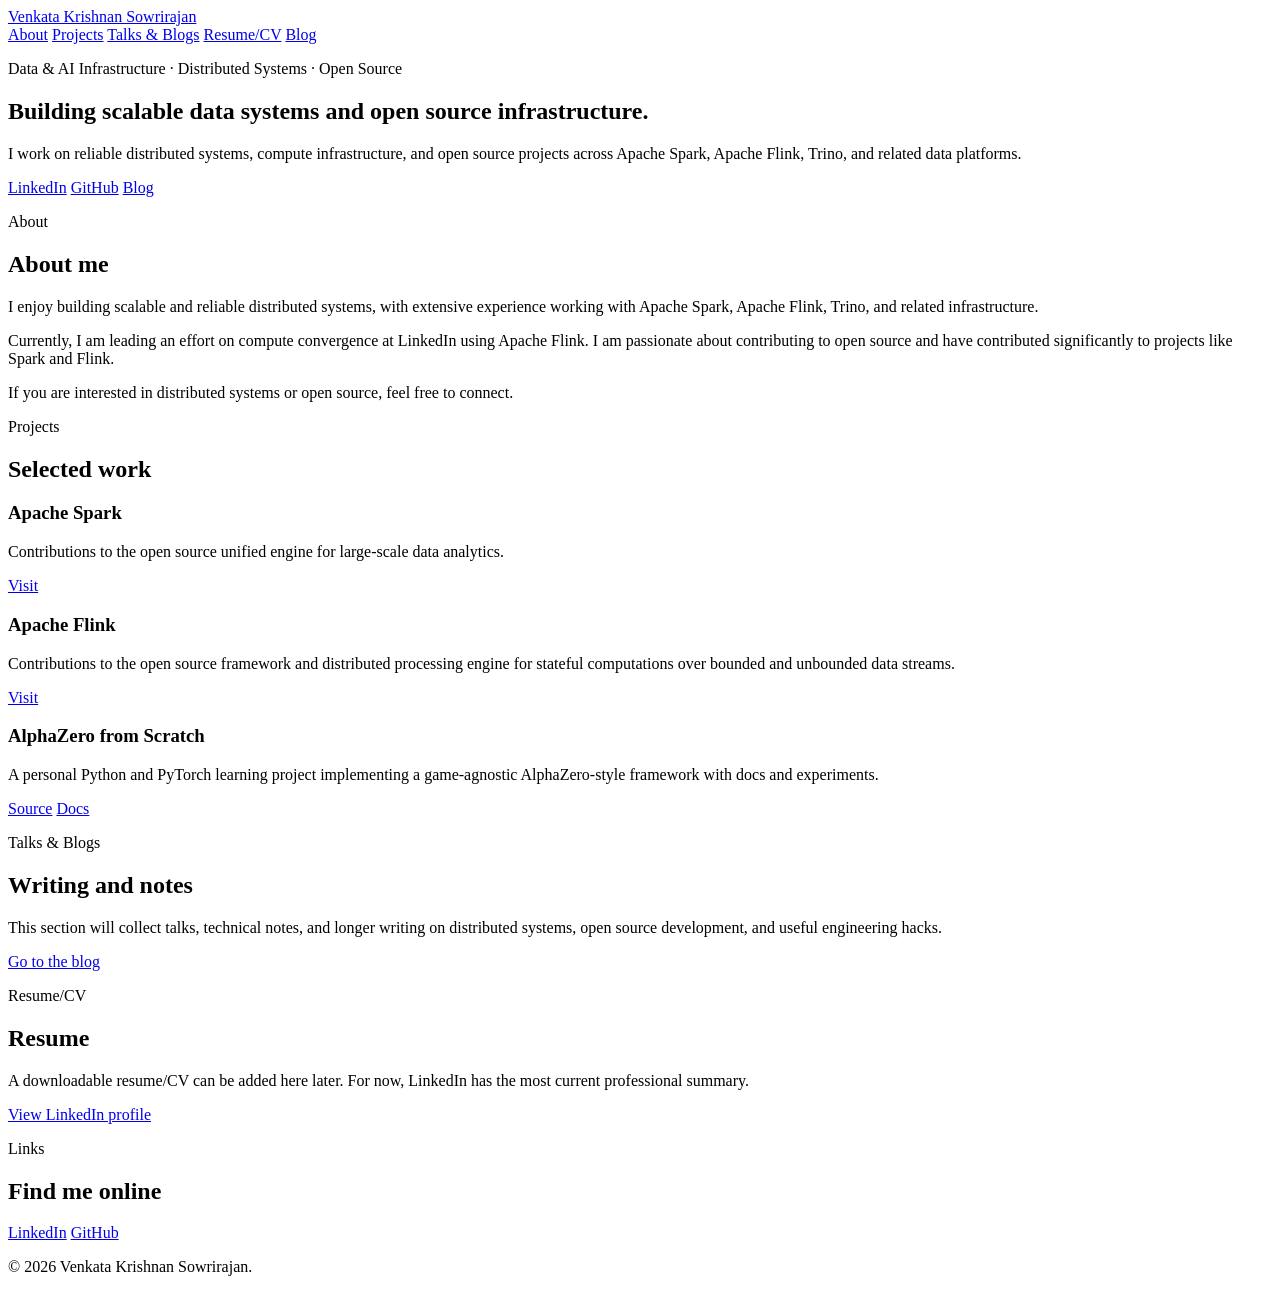
==== index.html @ bf4602e3 "Add personal website homepage" ====
<!doctype html>
<html lang="en">
  <head>
    <meta charset="utf-8">
    <meta name="viewport" content="width=device-width, initial-scale=1">
    <title>Venkata Krishnan Sowrirajan</title>
    <meta
      name="description"
      content="Venkata Krishnan Sowrirajan is a data and AI infrastructure engineer working on distributed systems and open source projects including Apache Spark and Apache Flink."
    >
    <link rel="stylesheet" href="styles.css">
  </head>
  <body>
    <header class="site-header">
      <nav class="nav" aria-label="Primary navigation">
        <a class="brand" href="#top">Venkata Krishnan Sowrirajan</a>
        <div class="nav-links">
          <a href="#about">About</a>
          <a href="#projects">Projects</a>
          <a href="#talks-blogs">Talks &amp; Blogs</a>
          <a href="#resume">Resume/CV</a>
          <a href="blog/">Blog</a>
        </div>
      </nav>
    </header>

    <main id="top">
      <section class="hero" aria-labelledby="hero-title">
        <p class="eyebrow">Data &amp; AI Infrastructure · Distributed Systems · Open Source</p>
        <h1 id="hero-title">Building scalable data systems and open source infrastructure.</h1>
        <p class="hero-copy">
          I work on reliable distributed systems, compute infrastructure, and open source projects across
          Apache Spark, Apache Flink, Trino, and related data platforms.
        </p>
        <div class="link-row" aria-label="Primary links">
          <a href="https://www.linkedin.com/in/venkatakrishnans/">LinkedIn</a>
          <a href="https://github.com/venkata91">GitHub</a>
          <a href="blog/">Blog</a>
        </div>
      </section>

      <section id="about" class="section" aria-labelledby="about-title">
        <div class="section-heading">
          <p class="section-kicker">About</p>
          <h2 id="about-title">About me</h2>
        </div>
        <div class="section-body">
          <p>
            I enjoy building scalable and reliable distributed systems, with extensive experience working
            with Apache Spark, Apache Flink, Trino, and related infrastructure.
          </p>
          <p>
            Currently, I am leading an effort on compute convergence at LinkedIn using Apache Flink. I am
            passionate about contributing to open source and have contributed significantly to projects
            like Spark and Flink.
          </p>
          <p>
            If you are interested in distributed systems or open source, feel free to connect.
          </p>
        </div>
      </section>

      <section id="projects" class="section" aria-labelledby="projects-title">
        <div class="section-heading">
          <p class="section-kicker">Projects</p>
          <h2 id="projects-title">Selected work</h2>
        </div>
        <div class="project-list">
          <article class="project-card">
            <div>
              <h3>Apache Spark</h3>
              <p>
                Contributions to the open source unified engine for large-scale data analytics.
              </p>
            </div>
            <a href="https://spark.apache.org/" aria-label="Visit Apache Spark">Visit</a>
          </article>

          <article class="project-card">
            <div>
              <h3>Apache Flink</h3>
              <p>
                Contributions to the open source framework and distributed processing engine for stateful
                computations over bounded and unbounded data streams.
              </p>
            </div>
            <a href="https://flink.apache.org/" aria-label="Visit Apache Flink">Visit</a>
          </article>

          <article class="project-card">
            <div>
              <h3>AlphaZero from Scratch</h3>
              <p>
                A personal Python and PyTorch learning project implementing a game-agnostic
                AlphaZero-style framework with docs and experiments.
              </p>
            </div>
            <div class="project-links">
              <a href="https://github.com/venkata91/alphazero">Source</a>
              <a href="https://venkata91.github.io/alphazero/">Docs</a>
            </div>
          </article>
        </div>
      </section>

      <section id="talks-blogs" class="section" aria-labelledby="talks-blogs-title">
        <div class="section-heading">
          <p class="section-kicker">Talks &amp; Blogs</p>
          <h2 id="talks-blogs-title">Writing and notes</h2>
        </div>
        <div class="section-body">
          <p>
            This section will collect talks, technical notes, and longer writing on distributed systems,
            open source development, and useful engineering hacks.
          </p>
          <a class="text-link" href="blog/">Go to the blog</a>
        </div>
      </section>

      <section id="resume" class="section" aria-labelledby="resume-title">
        <div class="section-heading">
          <p class="section-kicker">Resume/CV</p>
          <h2 id="resume-title">Resume</h2>
        </div>
        <div class="section-body">
          <p>
            A downloadable resume/CV can be added here later. For now, LinkedIn has the most current
            professional summary.
          </p>
          <a class="text-link" href="https://www.linkedin.com/in/venkatakrishnans/">View LinkedIn profile</a>
        </div>
      </section>

      <section id="links" class="section compact-section" aria-labelledby="links-title">
        <div class="section-heading">
          <p class="section-kicker">Links</p>
          <h2 id="links-title">Find me online</h2>
        </div>
        <div class="link-row">
          <a href="https://www.linkedin.com/in/venkatakrishnans/">LinkedIn</a>
          <a href="https://github.com/venkata91">GitHub</a>
        </div>
      </section>
    </main>

    <footer class="site-footer">
      <p>&copy; 2026 Venkata Krishnan Sowrirajan.</p>
    </footer>
  </body>
</html>
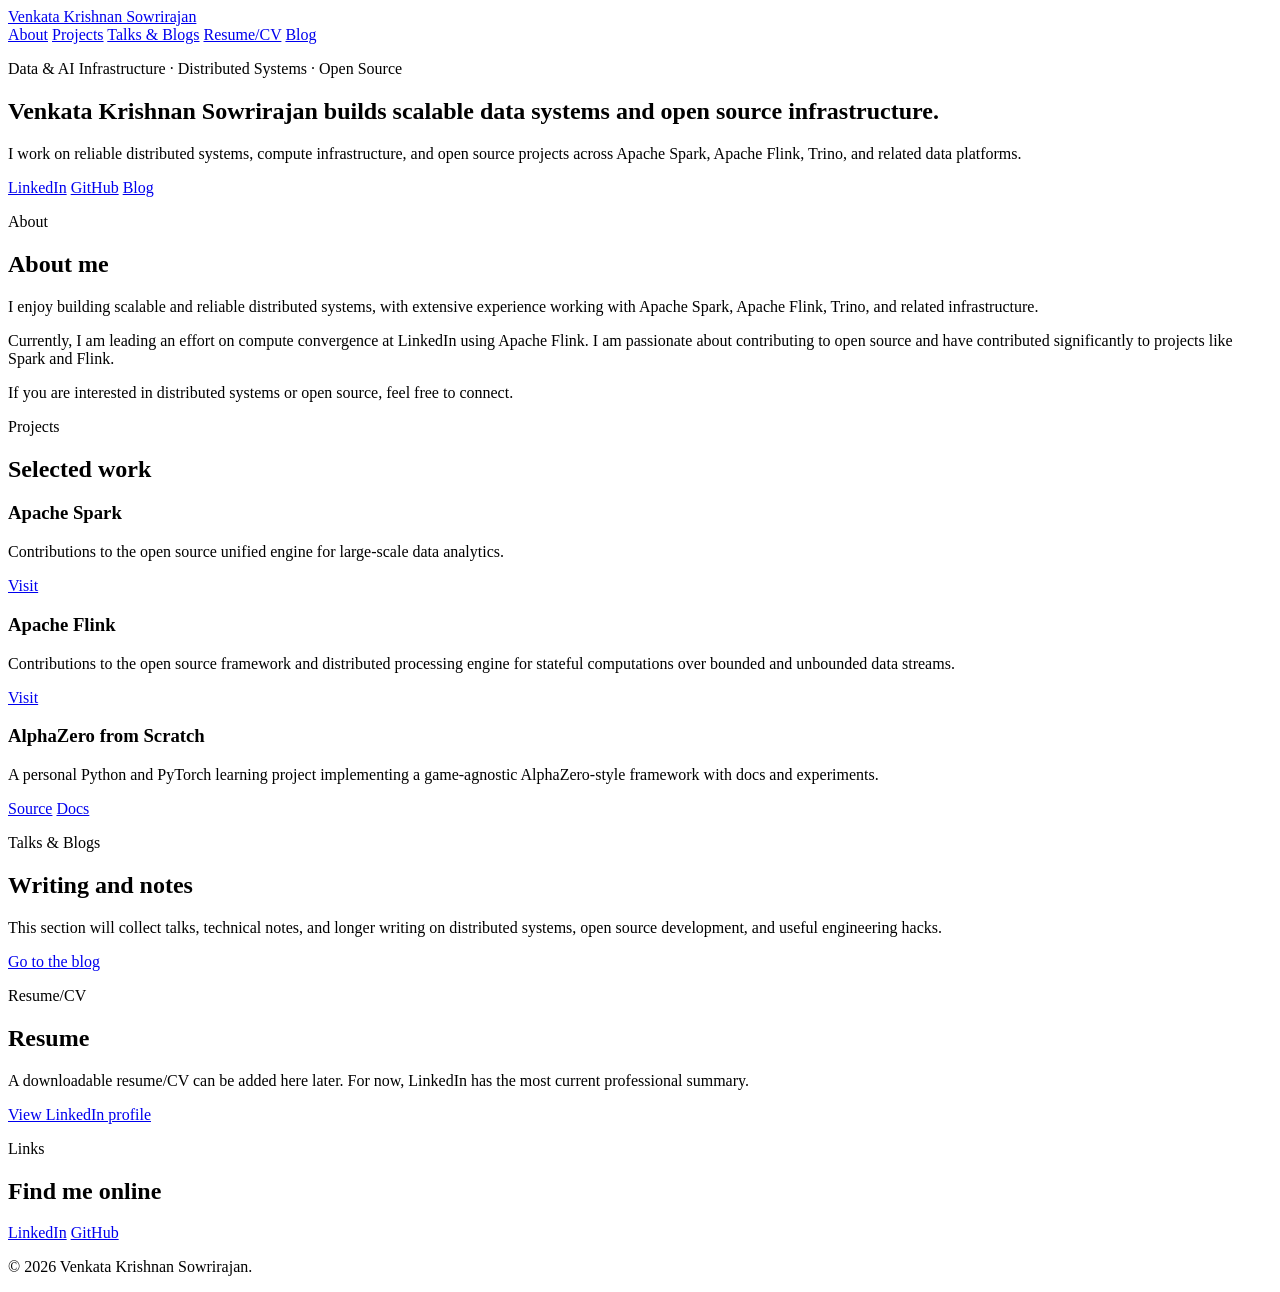
==== commit 3d05aee8: "Refine homepage hero introduction" ====
--- a/index.html
+++ b/index.html
@@ -27,7 +27,7 @@
     <main id="top">
       <section class="hero" aria-labelledby="hero-title">
         <p class="eyebrow">Data &amp; AI Infrastructure · Distributed Systems · Open Source</p>
-        <h1 id="hero-title">Building scalable data systems and open source infrastructure.</h1>
+        <h1 id="hero-title">Venkata Krishnan Sowrirajan builds scalable data systems and open source infrastructure.</h1>
         <p class="hero-copy">
           I work on reliable distributed systems, compute infrastructure, and open source projects across
           Apache Spark, Apache Flink, Trino, and related data platforms.
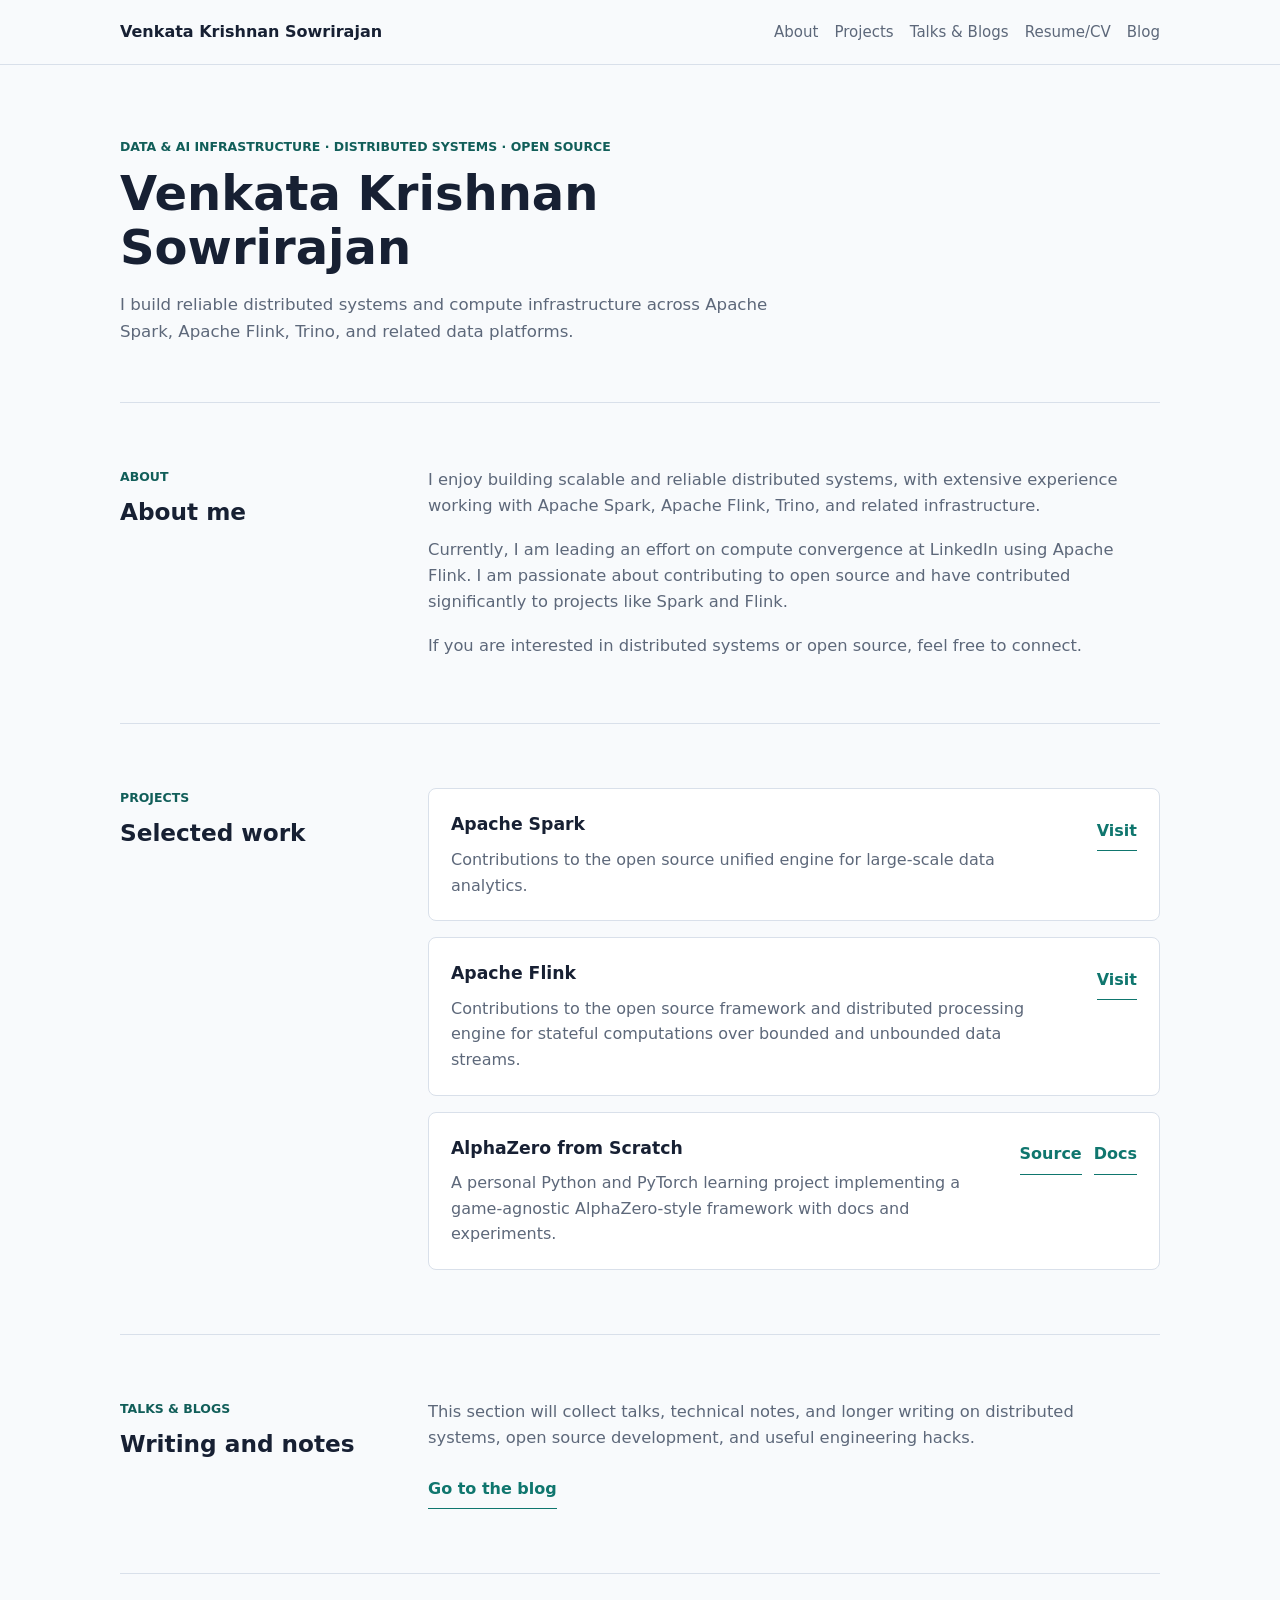
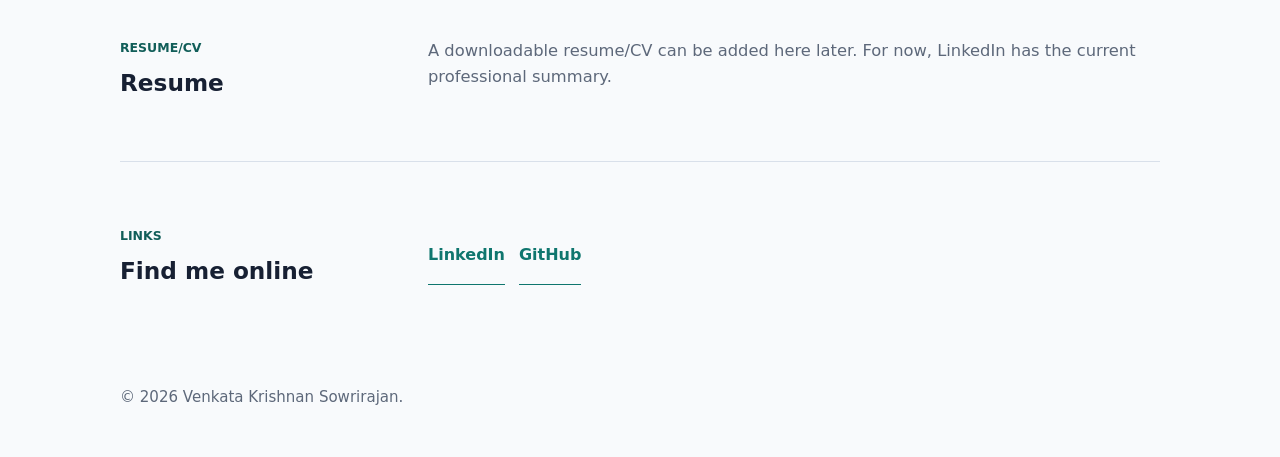
==== commit 9427c954: "Tighten homepage hero and links" ====
--- a/index.html
+++ b/index.html
@@ -27,16 +27,11 @@
     <main id="top">
       <section class="hero" aria-labelledby="hero-title">
         <p class="eyebrow">Data &amp; AI Infrastructure · Distributed Systems · Open Source</p>
-        <h1 id="hero-title">Venkata Krishnan Sowrirajan builds scalable data systems and open source infrastructure.</h1>
+        <h1 id="hero-title">Venkata Krishnan Sowrirajan</h1>
         <p class="hero-copy">
-          I work on reliable distributed systems, compute infrastructure, and open source projects across
-          Apache Spark, Apache Flink, Trino, and related data platforms.
+          I build reliable distributed systems and compute infrastructure across Apache Spark,
+          Apache Flink, Trino, and related data platforms.
         </p>
-        <div class="link-row" aria-label="Primary links">
-          <a href="https://www.linkedin.com/in/venkatakrishnans/">LinkedIn</a>
-          <a href="https://github.com/venkata91">GitHub</a>
-          <a href="blog/">Blog</a>
-        </div>
       </section>
 
       <section id="about" class="section" aria-labelledby="about-title">
@@ -124,10 +119,9 @@
         </div>
         <div class="section-body">
           <p>
-            A downloadable resume/CV can be added here later. For now, LinkedIn has the most current
+            A downloadable resume/CV can be added here later. For now, LinkedIn has the current
             professional summary.
           </p>
-          <a class="text-link" href="https://www.linkedin.com/in/venkatakrishnans/">View LinkedIn profile</a>
         </div>
       </section>
 
--- a/styles.css
+++ b/styles.css
@@ -0,0 +1,262 @@
+:root {
+  color-scheme: light;
+  --bg: #f8fafc;
+  --panel: #ffffff;
+  --text: #172033;
+  --muted: #5d687a;
+  --line: #d9e0ea;
+  --accent: #0f766e;
+  --accent-strong: #115e59;
+  --max-width: 1040px;
+}
+
+* {
+  box-sizing: border-box;
+}
+
+html {
+  scroll-behavior: smooth;
+}
+
+body {
+  margin: 0;
+  background: var(--bg);
+  color: var(--text);
+  font-family: Inter, ui-sans-serif, system-ui, -apple-system, BlinkMacSystemFont, "Segoe UI", sans-serif;
+  line-height: 1.6;
+}
+
+a {
+  color: var(--accent);
+  text-decoration: none;
+}
+
+a:hover,
+a:focus {
+  color: var(--accent-strong);
+  text-decoration: underline;
+}
+
+.site-header {
+  position: sticky;
+  top: 0;
+  z-index: 10;
+  background: rgba(248, 250, 252, 0.94);
+  border-bottom: 1px solid var(--line);
+  backdrop-filter: blur(12px);
+}
+
+.nav,
+main,
+.site-footer {
+  width: min(var(--max-width), calc(100% - 40px));
+  margin: 0 auto;
+}
+
+main,
+.section {
+  scroll-margin-top: 88px;
+}
+
+.nav {
+  display: flex;
+  align-items: center;
+  justify-content: space-between;
+  gap: 24px;
+  min-height: 64px;
+}
+
+.brand {
+  color: var(--text);
+  font-weight: 700;
+}
+
+.nav-links {
+  display: flex;
+  flex-wrap: wrap;
+  gap: 16px;
+  justify-content: flex-end;
+  font-size: 0.94rem;
+}
+
+.nav-links a {
+  color: var(--muted);
+}
+
+.hero {
+  padding: 72px 0 56px;
+  border-bottom: 1px solid var(--line);
+}
+
+.eyebrow,
+.section-kicker {
+  margin: 0 0 10px;
+  color: var(--accent-strong);
+  font-size: 0.78rem;
+  font-weight: 700;
+  letter-spacing: 0;
+  text-transform: uppercase;
+}
+
+h1,
+h2,
+h3,
+p {
+  overflow-wrap: anywhere;
+}
+
+h1 {
+  max-width: 760px;
+  margin: 0;
+  font-size: clamp(2rem, 4vw, 3rem);
+  line-height: 1.12;
+  letter-spacing: 0;
+}
+
+.hero-copy {
+  max-width: 680px;
+  margin: 18px 0 0;
+  color: var(--muted);
+  font-size: 1.04rem;
+}
+
+.link-row {
+  display: flex;
+  flex-wrap: wrap;
+  gap: 14px;
+  margin-top: 28px;
+}
+
+.link-row a,
+.text-link,
+.project-card > a,
+.project-links a {
+  display: inline-flex;
+  align-items: center;
+  min-height: 40px;
+  border-bottom: 1px solid currentColor;
+  font-weight: 700;
+}
+
+.section {
+  display: grid;
+  grid-template-columns: minmax(180px, 260px) 1fr;
+  gap: 48px;
+  padding: 64px 0;
+  border-bottom: 1px solid var(--line);
+}
+
+.section-heading h2 {
+  margin: 0;
+  font-size: 1.45rem;
+  line-height: 1.25;
+}
+
+.section-body {
+  max-width: 720px;
+}
+
+.section-body p {
+  margin: 0 0 18px;
+  color: var(--muted);
+  font-size: 1.02rem;
+}
+
+.section-body p:last-child {
+  margin-bottom: 0;
+}
+
+.project-list {
+  display: grid;
+  gap: 16px;
+}
+
+.project-card {
+  display: flex;
+  align-items: flex-start;
+  justify-content: space-between;
+  gap: 24px;
+  padding: 22px;
+  background: var(--panel);
+  border: 1px solid var(--line);
+  border-radius: 8px;
+}
+
+.project-card h3 {
+  margin: 0 0 8px;
+  font-size: 1.08rem;
+}
+
+.project-card p {
+  margin: 0;
+  color: var(--muted);
+}
+
+.project-links {
+  display: flex;
+  flex-wrap: wrap;
+  gap: 12px;
+  flex: 0 0 auto;
+}
+
+.compact-section {
+  border-bottom: 0;
+}
+
+.compact-section .link-row {
+  margin-top: 0;
+}
+
+.site-footer {
+  padding: 36px 0 48px;
+  color: var(--muted);
+  font-size: 0.94rem;
+}
+
+.site-footer p {
+  margin: 0;
+}
+
+@media (max-width: 760px) {
+  .nav,
+  main,
+  .site-footer {
+    width: min(100% - 28px, var(--max-width));
+  }
+
+  .nav {
+    align-items: flex-start;
+    flex-direction: column;
+    gap: 10px;
+    padding: 14px 0;
+  }
+
+  .nav-links {
+    justify-content: flex-start;
+    gap: 10px 14px;
+  }
+
+  main,
+  .section {
+    scroll-margin-top: 124px;
+  }
+
+  .hero {
+    padding: 48px 0 40px;
+  }
+
+  .section {
+    grid-template-columns: 1fr;
+    gap: 18px;
+    padding: 46px 0;
+  }
+
+  .project-card {
+    flex-direction: column;
+    gap: 14px;
+  }
+
+  .project-links {
+    flex: none;
+  }
+}
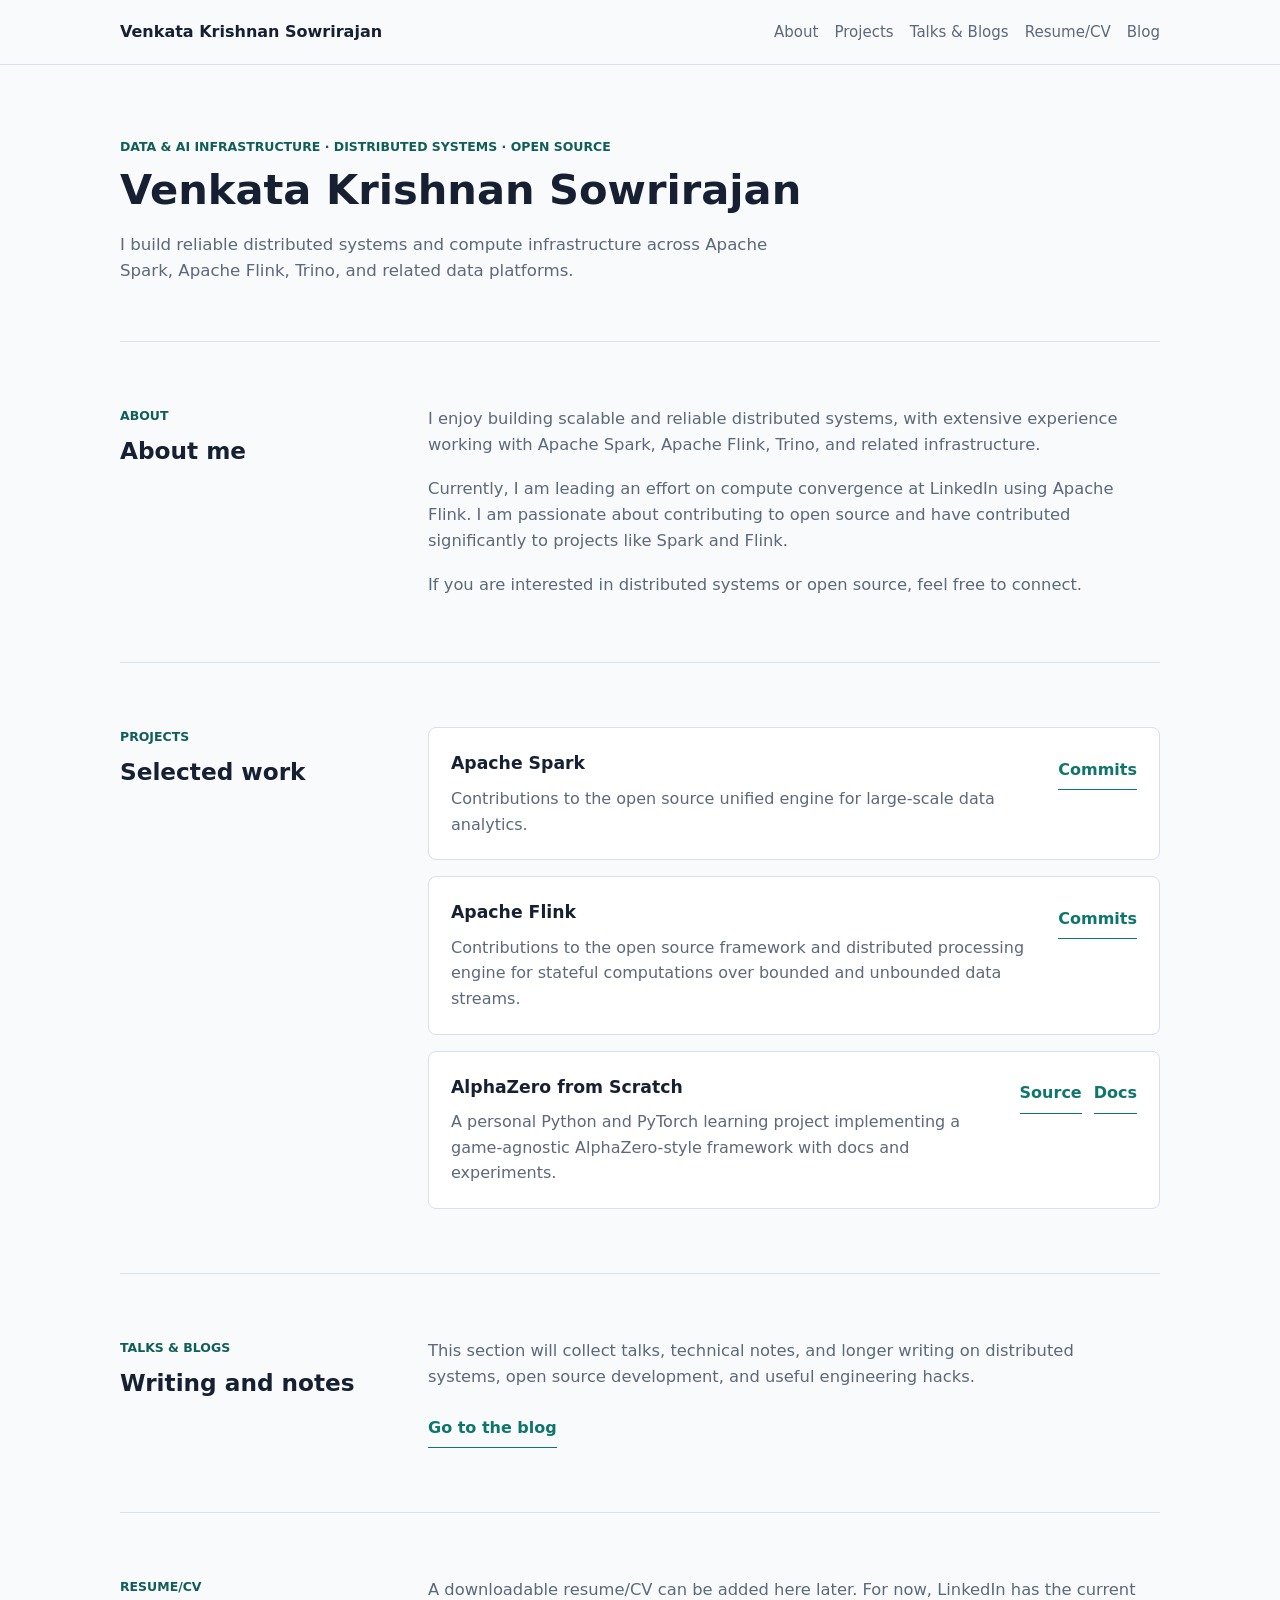
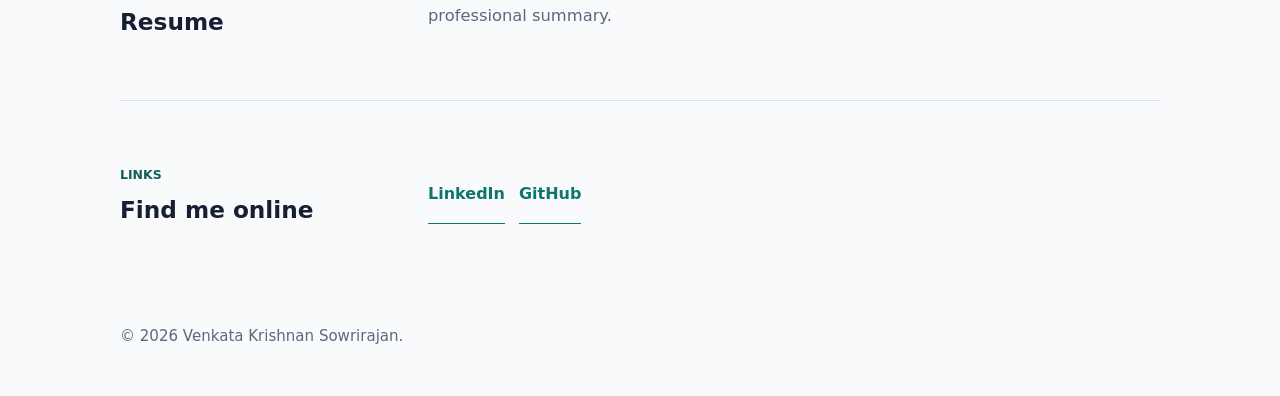
==== commit 17062830: "Link Spark and Flink commit lists" ====
--- a/index.html
+++ b/index.html
@@ -68,7 +68,7 @@
                 Contributions to the open source unified engine for large-scale data analytics.
               </p>
             </div>
-            <a href="https://spark.apache.org/" aria-label="Visit Apache Spark">Visit</a>
+            <a href="https://github.com/apache/spark/commits?author=venkata91" aria-label="View Venkata's Apache Spark commits">Commits</a>
           </article>
 
           <article class="project-card">
@@ -79,7 +79,7 @@
                 computations over bounded and unbounded data streams.
               </p>
             </div>
-            <a href="https://flink.apache.org/" aria-label="Visit Apache Flink">Visit</a>
+            <a href="https://github.com/apache/flink/commits?author=venkata91" aria-label="View Venkata's Apache Flink commits">Commits</a>
           </article>
 
           <article class="project-card">
--- a/styles.css
+++ b/styles.css
@@ -108,7 +108,7 @@
 h1 {
   max-width: 760px;
   margin: 0;
-  font-size: clamp(2rem, 4vw, 3rem);
+  font-size: 2.6rem;
   line-height: 1.12;
   letter-spacing: 0;
 }
@@ -245,6 +245,10 @@
     padding: 48px 0 40px;
   }
 
+  h1 {
+    font-size: 2rem;
+  }
+
   .section {
     grid-template-columns: 1fr;
     gap: 18px;
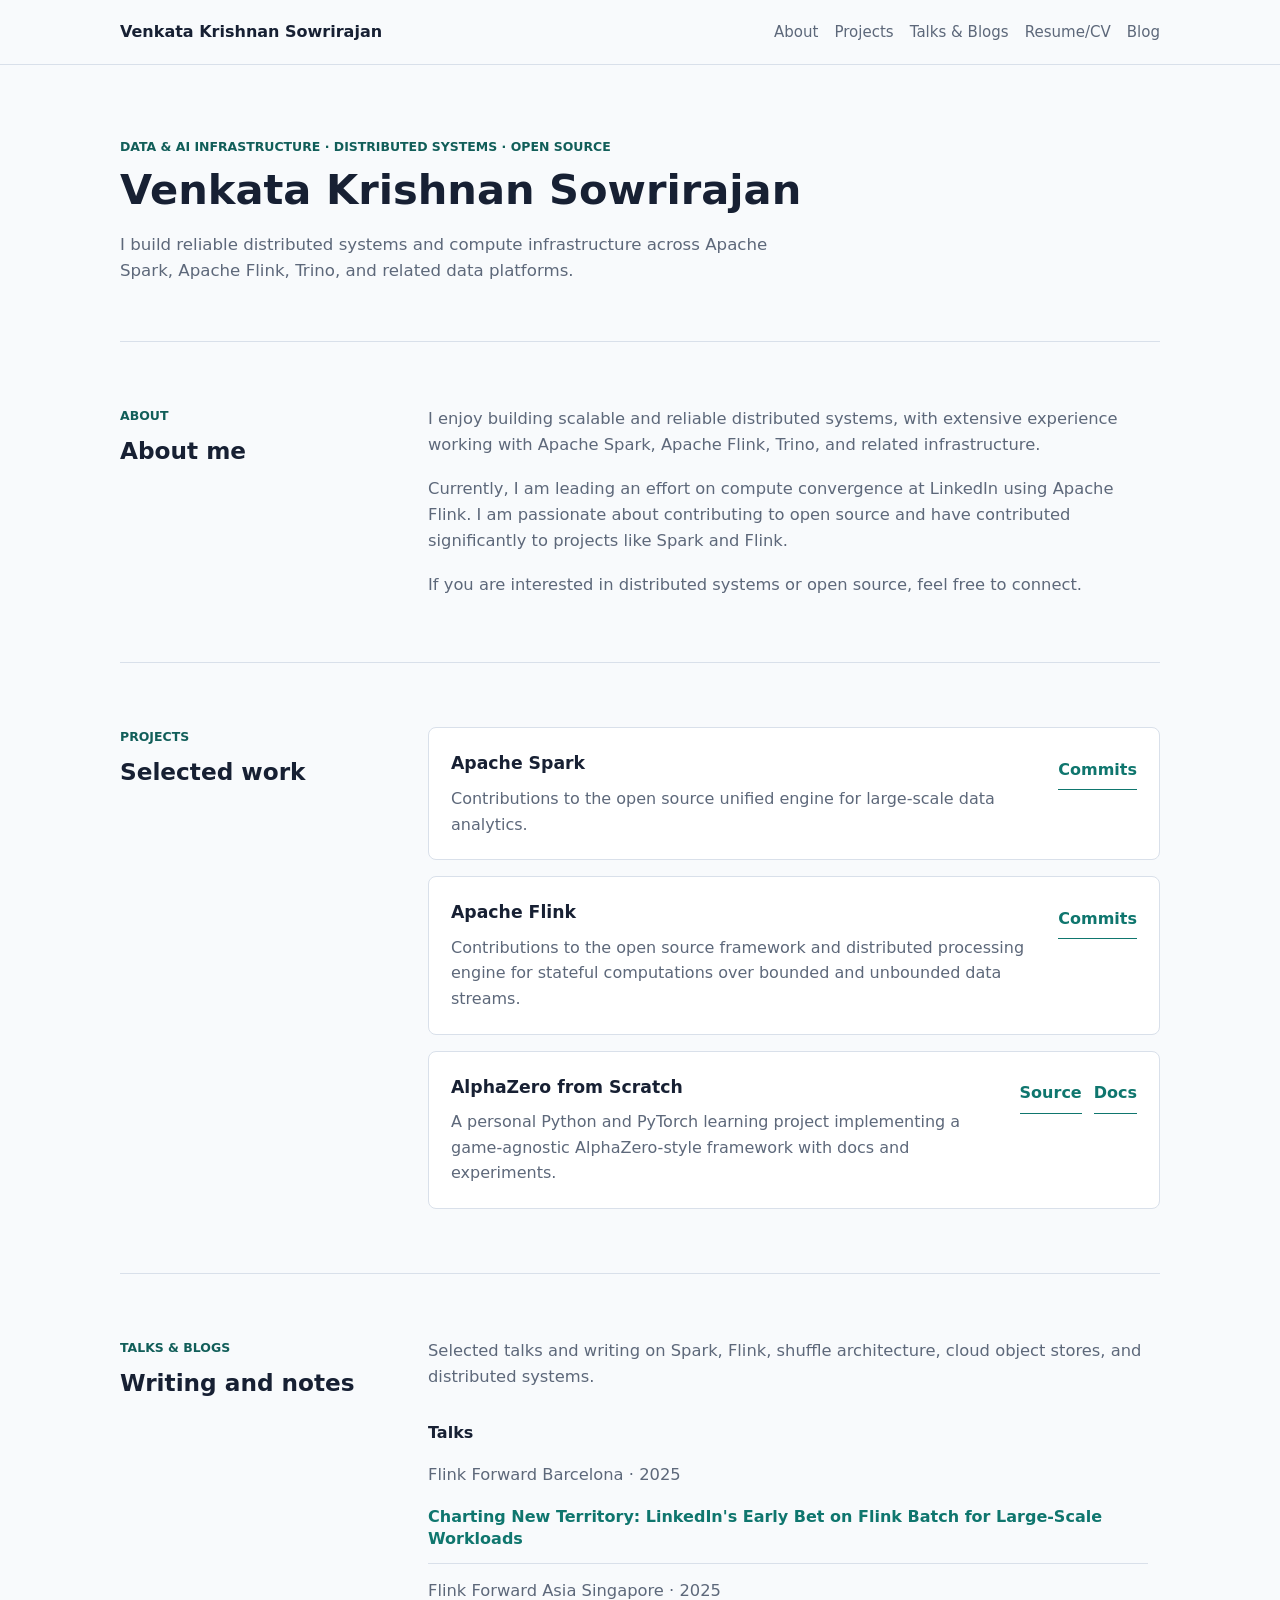
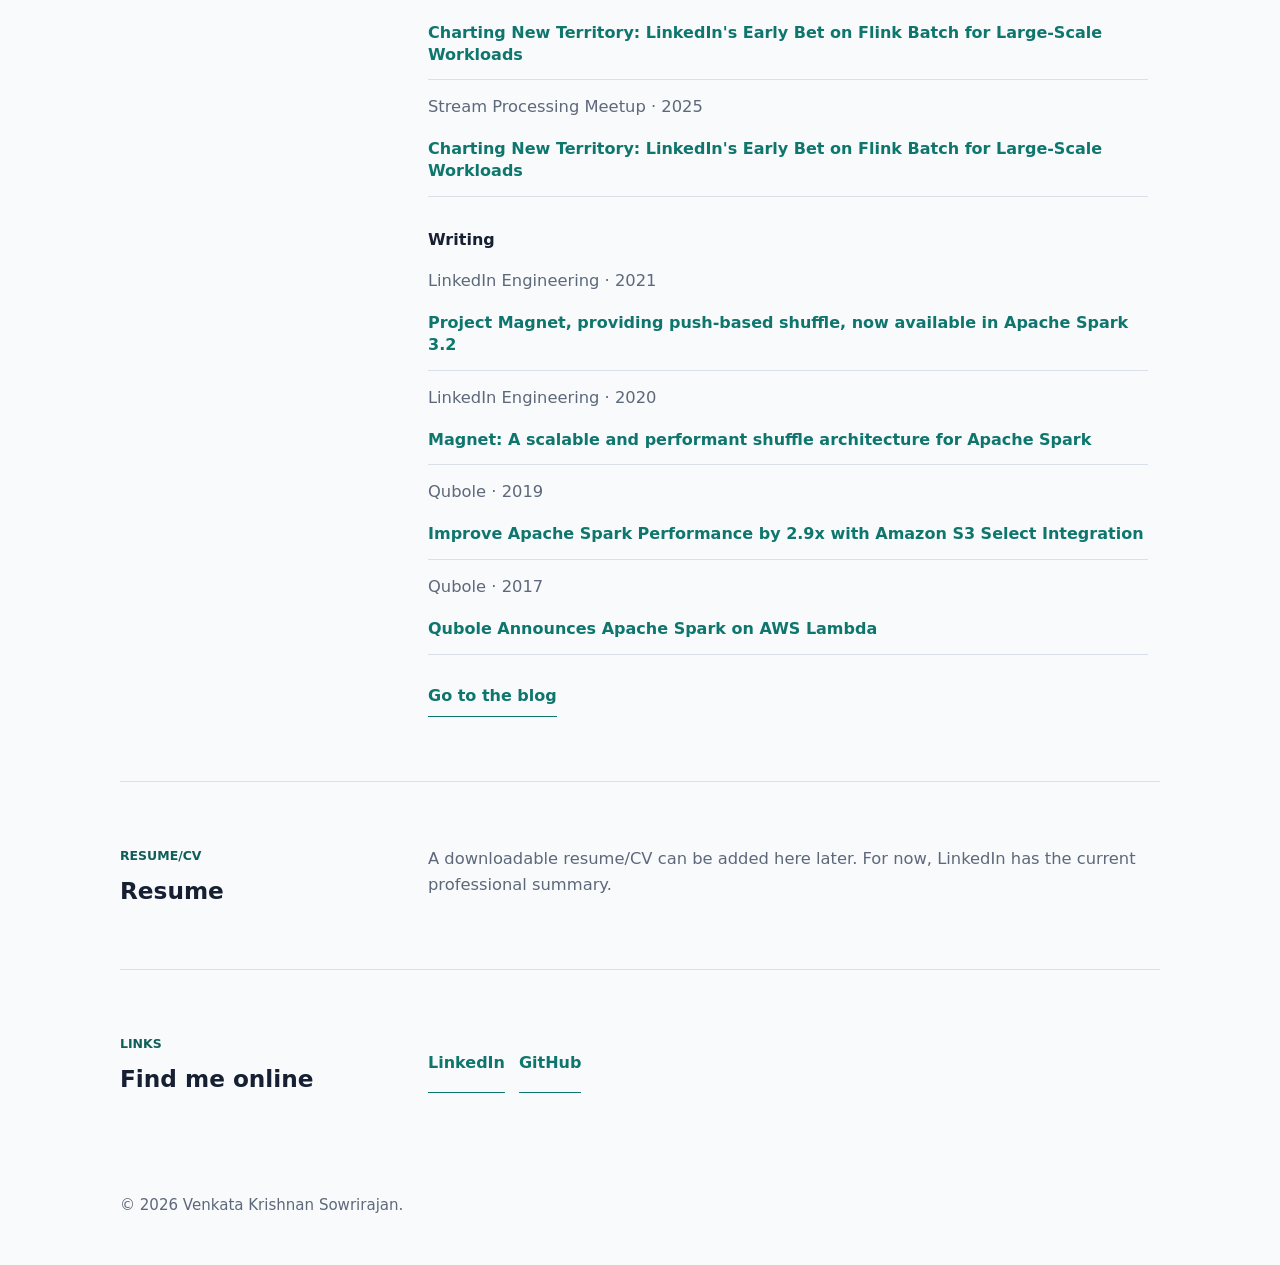
==== commit 420920a3: "Add selected talks and writing links" ====
--- a/index.html
+++ b/index.html
@@ -105,9 +105,71 @@
         </div>
         <div class="section-body">
           <p>
-            This section will collect talks, technical notes, and longer writing on distributed systems,
-            open source development, and useful engineering hacks.
-          </p>
+            Selected talks and writing on Spark, Flink, shuffle architecture, cloud object stores, and
+            distributed systems.
+          </p>
+          <h3 class="list-heading">Talks</h3>
+          <div class="writing-list">
+            <article class="writing-item">
+              <p class="writing-meta">Flink Forward Barcelona · 2025</p>
+              <h3>
+                <a href="https://www.flink-forward.org/barcelona-2025/speakers">
+                  Charting New Territory: LinkedIn's Early Bet on Flink Batch for Large-Scale Workloads
+                </a>
+              </h3>
+            </article>
+            <article class="writing-item">
+              <p class="writing-meta">Flink Forward Asia Singapore · 2025</p>
+              <h3>
+                <a href="https://asia.flink-forward.org/singapore-2025/speakers">
+                  Charting New Territory: LinkedIn's Early Bet on Flink Batch for Large-Scale Workloads
+                </a>
+              </h3>
+            </article>
+            <article class="writing-item">
+              <p class="writing-meta">Stream Processing Meetup · 2025</p>
+              <h3>
+                <a href="https://www.meetup.com/stream-processing-meetup-linkedin/events/311556444/">
+                  Charting New Territory: LinkedIn's Early Bet on Flink Batch for Large-Scale Workloads
+                </a>
+              </h3>
+            </article>
+          </div>
+          <h3 class="list-heading">Writing</h3>
+          <div class="writing-list">
+            <article class="writing-item">
+              <p class="writing-meta">LinkedIn Engineering · 2021</p>
+              <h3>
+                <a href="https://www.linkedin.com/blog/engineering/open-source/push-based-shuffle-in-apache-spark">
+                  Project Magnet, providing push-based shuffle, now available in Apache Spark 3.2
+                </a>
+              </h3>
+            </article>
+            <article class="writing-item">
+              <p class="writing-meta">LinkedIn Engineering · 2020</p>
+              <h3>
+                <a href="https://www.linkedin.com/blog/engineering/open-source/introducing-magnet">
+                  Magnet: A scalable and performant shuffle architecture for Apache Spark
+                </a>
+              </h3>
+            </article>
+            <article class="writing-item">
+              <p class="writing-meta">Qubole · 2019</p>
+              <h3>
+                <a href="https://www.qubole.com/blog/amazon-s3-select-integration">
+                  Improve Apache Spark Performance by 2.9x with Amazon S3 Select Integration
+                </a>
+              </h3>
+            </article>
+            <article class="writing-item">
+              <p class="writing-meta">Qubole · 2017</p>
+              <h3>
+                <a href="https://www.qubole.com/blog/spark-on-aws-lambda">
+                  Qubole Announces Apache Spark on AWS Lambda
+                </a>
+              </h3>
+            </article>
+          </div>
           <a class="text-link" href="blog/">Go to the blog</a>
         </div>
       </section>
--- a/styles.css
+++ b/styles.css
@@ -166,6 +166,34 @@
   margin-bottom: 0;
 }
 
+.list-heading {
+  margin: 30px 0 12px;
+  font-size: 1rem;
+}
+
+.writing-list {
+  display: grid;
+  gap: 14px;
+  margin: 16px 0 22px;
+}
+
+.writing-item {
+  padding-bottom: 14px;
+  border-bottom: 1px solid var(--line);
+}
+
+.writing-item h3 {
+  margin: 0;
+  font-size: 1rem;
+  line-height: 1.35;
+}
+
+.writing-meta {
+  margin: 0 0 4px;
+  color: var(--muted);
+  font-size: 0.9rem;
+}
+
 .project-list {
   display: grid;
   gap: 16px;
